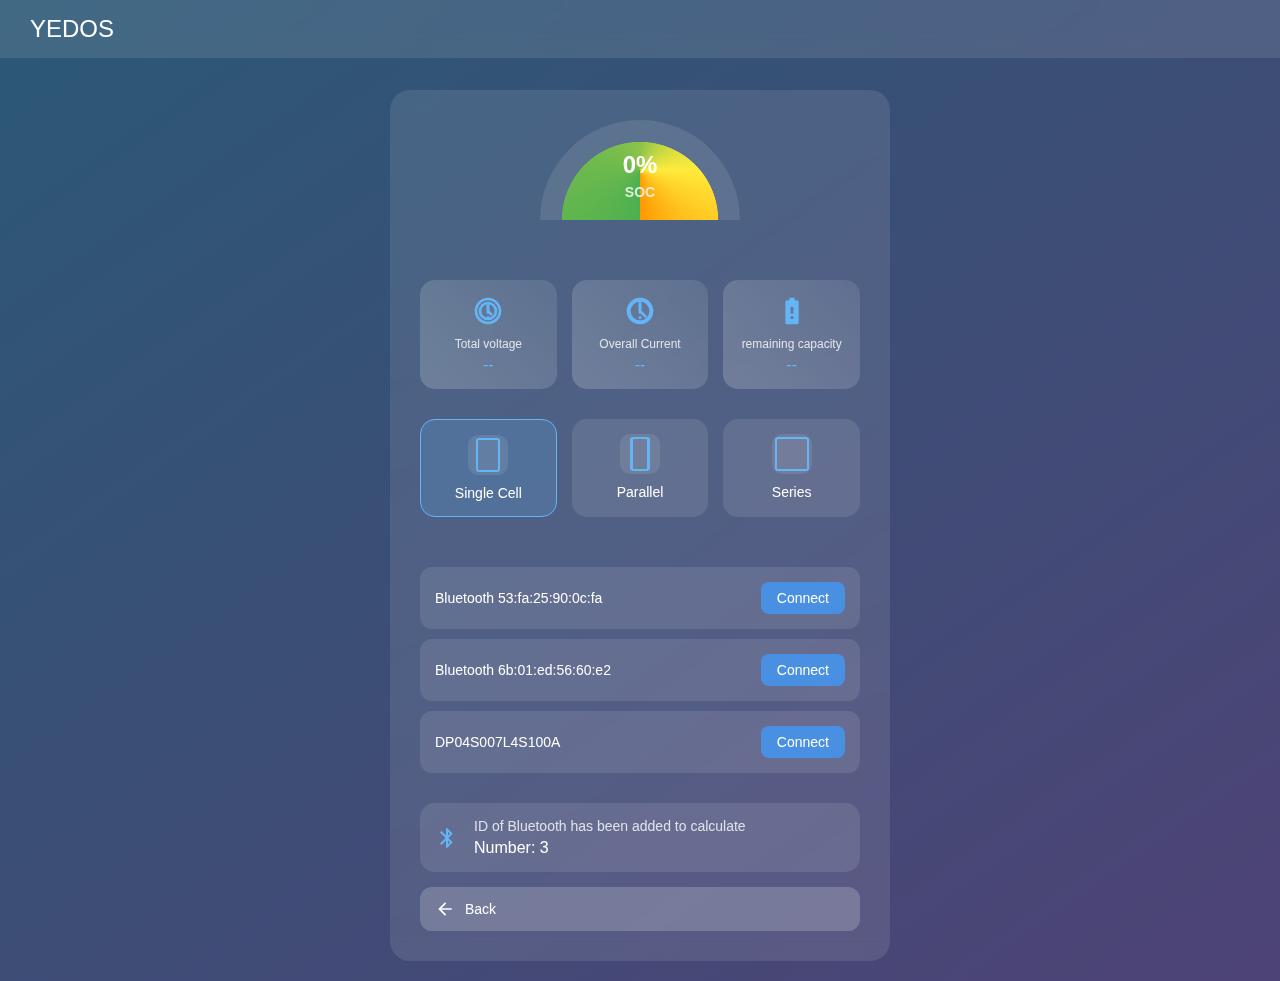
==== bluetooth.html @ 48194f82 "Initial commit: BMS web interface" ====
<!DOCTYPE html>
<html lang="en">
<head>
    <meta charset="UTF-8">
    <meta name="viewport" content="width=device-width, initial-scale=1.0">
    <title>YEDOS - Battery Management System</title>
    <link rel="stylesheet" href="bluetooth.css">
</head>
<body>
    <div class="header">
        <h1>YEDOS</h1>
    </div>
    <div class="container">
        <div class="battery-status">
            <div class="gauge-container">
                <div class="gauge">
                    <div class="gauge-value">
                        <span class="value">0</span>%
                        <div class="battery-type">SOC</div>
                    </div>
                </div>
            </div>

            <div class="stats-container">
                <div class="stat-box">
                    <div class="stat-icon">
                        <svg viewBox="0 0 24 24" fill="none" xmlns="http://www.w3.org/2000/svg">
                            <path d="M12 2C6.48 2 2 6.48 2 12s4.48 10 10 10 10-4.48 10-10S17.52 2 12 2zm0 18c-4.41 0-8-3.59-8-8s3.59-8 8-8 8 3.59 8 8-3.59 8-8 8zm-1-4h2v2h-2v-2zm0-2h2V7h-2v7z" fill="currentColor"/>
                            <circle cx="12" cy="12" r="6" stroke="currentColor" fill="none" stroke-width="2"/>
                            <path d="M12 8v4l2.5 2.5" stroke="currentColor" stroke-width="2" stroke-linecap="round"/>
                        </svg>
                    </div>
                    <div class="stat-content">
                        <div class="stat-label">Total voltage</div>
                        <div class="stat-value">--</div>
                    </div>
                </div>
                <div class="stat-box">
                    <div class="stat-icon">
                        <svg viewBox="0 0 24 24" fill="none" xmlns="http://www.w3.org/2000/svg">
                            <path d="M12 2C6.48 2 2 6.48 2 12s4.48 10 10 10 10-4.48 10-10S17.52 2 12 2zm0 18c-4.41 0-8-3.59-8-8s3.59-8 8-8 8 3.59 8 8-3.59 8-8 8zm-1-4h2v2h-2v-2zm0-2h2V7h-2v7z" fill="currentColor"/>
                            <path d="M12 6v6l4 4" stroke="currentColor" stroke-width="2" stroke-linecap="round"/>
                            <circle cx="12" cy="12" r="8" stroke="currentColor" fill="none" stroke-width="2"/>
                        </svg>
                    </div>
                    <div class="stat-content">
                        <div class="stat-label">Overall Current</div>
                        <div class="stat-value">--</div>
                    </div>
                </div>
                <div class="stat-box">
                    <div class="stat-icon">
                        <svg xmlns="http://www.w3.org/2000/svg" viewBox="0 0 24 24" fill="currentColor">
                            <path d="M15.67 4H14V2h-4v2H8.33C7.6 4 7 4.6 7 5.33v15.33C7 21.4 7.6 22 8.33 22h7.33c.74 0 1.34-.6 1.34-1.33V5.33C17 4.6 16.4 4 15.67 4zM13 18h-2v-2h2v2zm0-4h-2V9h2v5z"/>
                        </svg>
                    </div>
                    <div class="stat-content">
                        <div class="stat-label">remaining capacity</div>
                        <div class="stat-value">--</div>
                    </div>
                </div>
            </div>

            <div class="connection-modes">
                <div class="mode-button active">
                    <div class="mode-icon single"></div>
                    <span>Single Cell</span>
                </div>
                <div class="mode-button">
                    <div class="mode-icon parallel"></div>
                    <span>Parallel</span>
                </div>
                <div class="mode-button">
                    <div class="mode-icon series"></div>
                    <span>Series</span>
                </div>
            </div>

            <div class="bluetooth-info">
                <div class="device-cards">
                    <div class="device-card">
                        <div class="device-name">Bluetooth 53:fa:25:90:0c:fa</div>
                        <button class="connect-btn">Connect</button>
                    </div>
                    <div class="device-card">
                        <div class="device-name">Bluetooth 6b:01:ed:56:60:e2</div>
                        <button class="connect-btn">Connect</button>
                    </div>
                    <div class="device-card">
                        <div class="device-name">DP04S007L4S100A</div>
                        <button class="connect-btn">Connect</button>
                    </div>
                </div>
                <div class="info-box">
                    <div class="info-icon">
                        <svg xmlns="http://www.w3.org/2000/svg" viewBox="0 0 24 24" fill="currentColor">
                            <path d="M17.71 7.71L12 2h-1v7.59L6.41 5 5 6.41 10.59 12 5 17.59 6.41 19 11 14.41V22h1l5.71-5.71-4.3-4.29 4.3-4.29zM13 5.83l1.88 1.88L13 9.59V5.83zm1.88 10.46L13 18.17v-3.76l1.88 1.88z"/>
                        </svg>
                    </div>
                    <div class="info-content">
                        <div class="info-label">ID of Bluetooth has been added to calculate</div>
                        <div class="info-value">Number: <span id="deviceCount">3</span></div>
                    </div>
                </div>
                <a href="dashboard.html" class="back-button">
                    <div class="icon">
                        <svg xmlns="http://www.w3.org/2000/svg" viewBox="0 0 24 24" fill="currentColor">
                            <path d="M20 11H7.83l5.59-5.59L12 4l-8 8 8 8 1.41-1.41L7.83 13H20v-2z"/>
                        </svg>
                    </div>
                    <span>Back</span>
                </a>
            </div>
        </div>
    </div>
    <script src="bluetooth.js"></script>
</body>
</html>
---- bluetooth.css ----
* {
    margin: 0;
    padding: 0;
    box-sizing: border-box;
    font-family: 'Segoe UI', Tahoma, Geneva, Verdana, sans-serif;
}

body {
    min-height: 100vh;
    background: linear-gradient(145deg, #2b5876 0%, #4e4376 100%);
    display: flex;
    flex-direction: column;
    padding: 90px 20px 20px;
    color: white;
}

.header {
    position: fixed;
    top: 0;
    left: 0;
    right: 0;
    background: rgba(255, 255, 255, 0.1);
    backdrop-filter: blur(10px);
    padding: 15px 30px;
    z-index: 1000;
}

.header h1 {
    color: white;
    margin: 0;
    font-size: 24px;
    font-weight: 500;
}

.container {
    width: 100%;
    max-width: 500px;
    margin: 0 auto;
    background: rgba(255, 255, 255, 0.1);
    backdrop-filter: blur(10px);
    border-radius: 20px;
    padding: 30px;
}

.battery-status {
    display: flex;
    flex-direction: column;
    gap: 30px;
}

.gauge-container {
    position: relative;
    width: 100%;
    padding-bottom: 30px;
}

.gauge {
    width: 200px;
    height: 100px;
    margin: 0 auto;
    position: relative;
    border-radius: 100px 100px 0 0;
    background: rgba(255, 255, 255, 0.1);
    overflow: hidden;
}

.gauge::before {
    content: '';
    position: absolute;
    top: 0;
    left: 0;
    width: 100%;
    height: 100%;
    background: conic-gradient(from 180deg, #4CAF50 0%, #8BC34A 50%, #FFEB3B 75%, #FF9800 100%);
    mask: radial-gradient(at 50% 100%, white 55%, transparent 55.5%);
    -webkit-mask: radial-gradient(at 50% 100%, white 55%, transparent 55.5%);
}

.gauge-value {
    position: absolute;
    bottom: 0;
    left: 50%;
    transform: translateX(-50%);
    text-align: center;
    font-size: 24px;
    font-weight: bold;
    padding: 20px;
}

.battery-type {
    font-size: 14px;
    opacity: 0.8;
    margin-top: 5px;
}

.stats-container {
    display: grid;
    grid-template-columns: repeat(3, 1fr);
    gap: 15px;
}

.stat-box {
    background: rgba(255, 255, 255, 0.1);
    border-radius: 15px;
    padding: 15px;
    display: flex;
    flex-direction: column;
    align-items: center;
    gap: 10px;
    position: relative;
    overflow: hidden;
}

.stat-box::before {
    content: '';
    position: absolute;
    top: 0;
    left: 0;
    width: 100%;
    height: 100%;
    background: linear-gradient(45deg, rgba(255, 255, 255, 0.1) 0%, rgba(255, 255, 255, 0) 100%);
    pointer-events: none;
}

.stat-icon {
    width: 32px;
    height: 32px;
    color: #64b5f6;
    display: flex;
    justify-content: center;
    align-items: center;
    position: relative;
    z-index: 1;
}

.stat-icon svg {
    width: 100%;
    height: 100%;
}

.stat-content {
    text-align: center;
    position: relative;
    z-index: 1;
}

.stat-label {
    font-size: 12px;
    opacity: 0.8;
    margin-bottom: 5px;
    white-space: nowrap;
}

.stat-value {
    font-size: 16px;
    font-weight: 500;
    color: #64b5f6;
}

.connection-modes {
    display: grid;
    grid-template-columns: repeat(3, 1fr);
    gap: 15px;
}

.mode-button {
    background: rgba(255, 255, 255, 0.1);
    border-radius: 15px;
    padding: 15px;
    display: flex;
    flex-direction: column;
    align-items: center;
    gap: 10px;
    cursor: pointer;
    transition: all 0.3s ease;
}

.mode-button:hover {
    background: rgba(255, 255, 255, 0.2);
}

.mode-button.active {
    background: rgba(100, 181, 246, 0.2);
    border: 1px solid #64b5f6;
}

.mode-icon {
    width: 40px;
    height: 40px;
    background: rgba(255, 255, 255, 0.1);
    border-radius: 10px;
    position: relative;
}

.mode-icon.single::before {
    content: '';
    position: absolute;
    top: 50%;
    left: 50%;
    transform: translate(-50%, -50%);
    width: 20px;
    height: 30px;
    border: 2px solid #64b5f6;
    border-radius: 3px;
}

.mode-icon.parallel::before,
.mode-icon.parallel::after {
    content: '';
    position: absolute;
    top: 50%;
    transform: translateY(-50%);
    width: 15px;
    height: 30px;
    border: 2px solid #64b5f6;
    border-radius: 3px;
}

.mode-icon.parallel::before {
    left: 25%;
}

.mode-icon.parallel::after {
    right: 25%;
}

.mode-icon.series::before {
    content: '';
    position: absolute;
    top: 50%;
    left: 50%;
    transform: translate(-50%, -50%);
    width: 30px;
    height: 30px;
    border: 2px solid #64b5f6;
    border-radius: 3px;
}

.mode-button span {
    font-size: 14px;
    text-align: center;
}

.bluetooth-info {
    margin-top: 20px;
    display: flex;
    flex-direction: column;
    gap: 15px;
}

.info-box {
    background: rgba(255, 255, 255, 0.1);
    border-radius: 15px;
    padding: 15px;
    display: flex;
    align-items: center;
    gap: 15px;
}

.info-icon {
    width: 24px;
    height: 24px;
    color: #64b5f6;
}

.info-content {
    flex: 1;
}

.info-label {
    font-size: 14px;
    opacity: 0.8;
    margin-bottom: 5px;
}

.info-value {
    font-size: 16px;
    font-weight: 500;
}

.back-button {
    display: flex;
    align-items: center;
    gap: 10px;
    background: rgba(255, 255, 255, 0.1);
    backdrop-filter: blur(10px);
    padding: 12px 15px;
    border-radius: 12px;
    color: white;
    text-decoration: none;
    transition: all 0.3s ease;
}

.back-button:hover {
    background: rgba(255, 255, 255, 0.2);
}

.back-button .icon {
    width: 20px;
    height: 20px;
    display: flex;
    align-items: center;
    justify-content: center;
}

.back-button .icon svg {
    width: 100%;
    height: 100%;
    fill: currentColor;
}

.back-button span {
    font-size: 14px;
    font-weight: 500;
}

.device-cards {
    display: flex;
    flex-direction: column;
    gap: 10px;
    margin-bottom: 15px;
}

.device-card {
    background: rgba(255, 255, 255, 0.1);
    border-radius: 12px;
    padding: 15px;
    display: flex;
    justify-content: space-between;
    align-items: center;
    gap: 15px;
}

.device-name {
    font-size: 14px;
    color: white;
    flex: 1;
}

.connect-btn {
    background: #4a90e2;
    color: white;
    border: none;
    padding: 8px 16px;
    border-radius: 8px;
    font-size: 14px;
    cursor: pointer;
    transition: all 0.3s ease;
}

.connect-btn:hover {
    background: #357abd;
    transform: translateY(-1px);
}
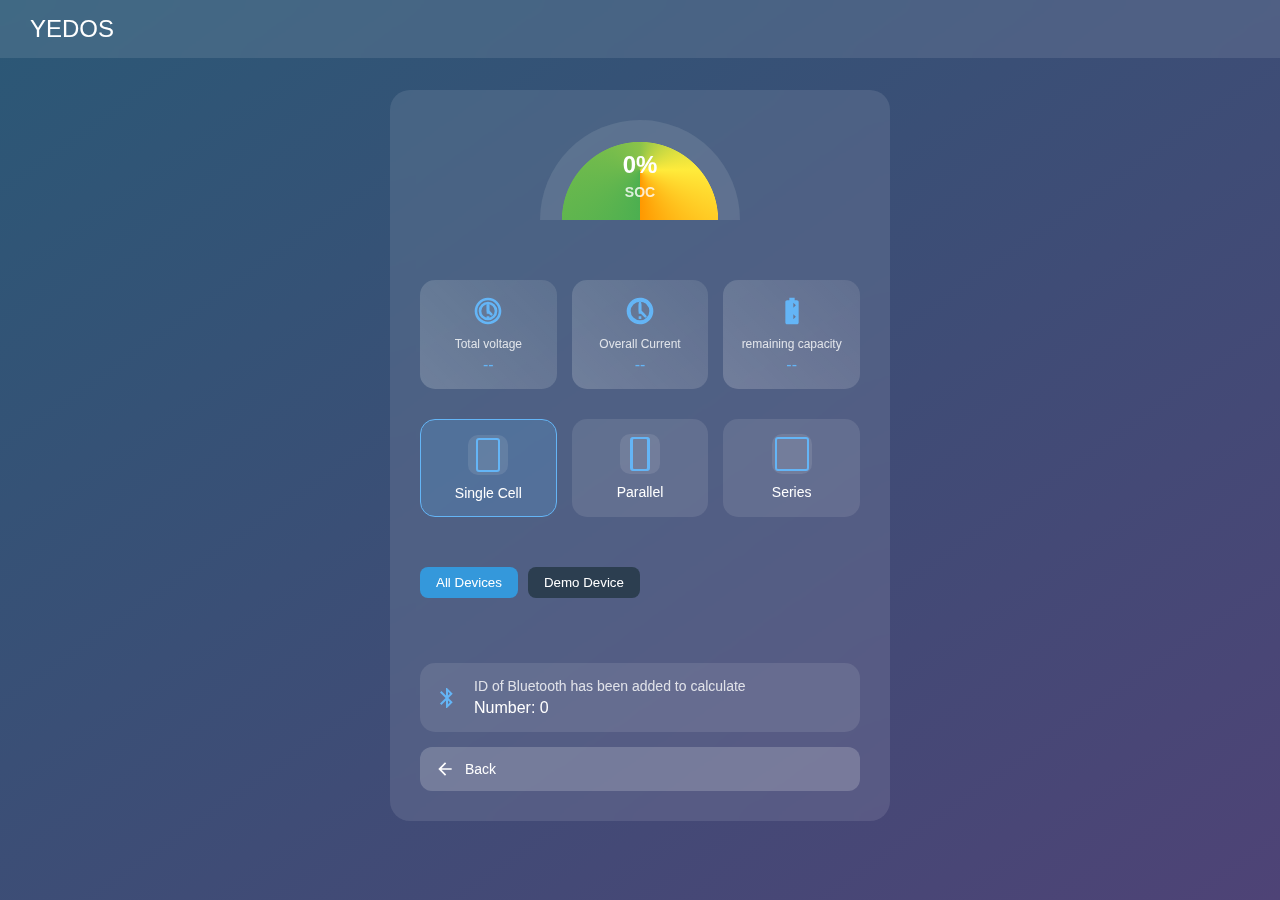
==== commit 84c817c1: "Update: Bluetooth page filtering and demo device functionality" ====
--- a/bluetooth.html
+++ b/bluetooth.html
@@ -51,7 +51,7 @@
                 <div class="stat-box">
                     <div class="stat-icon">
                         <svg xmlns="http://www.w3.org/2000/svg" viewBox="0 0 24 24" fill="currentColor">
-                            <path d="M15.67 4H14V2h-4v2H8.33C7.6 4 7 4.6 7 5.33v15.33C7 21.4 7.6 22 8.33 22h7.33c.74 0 1.34-.6 1.34-1.33V5.33C17 4.6 16.4 4 15.67 4zM13 18h-2v-2h2v2zm0-4h-2V9h2v5z"/>
+                            <path d="M15.67 4H14V2h-4v2H8.33C7.6 4 7 4.6 7 5.33v15.33C7 21.4 7.6 22 8.33 22h7.33c.74 0 1.34-.6 1.34-1.33V5.33C17 4.6 16.4 4 15.67 4zM13 5.83l1.88 1.88L13 9.59V5.83zm1.88 10.46L13 18.17v-3.76l1.88 1.88z"/>
                         </svg>
                     </div>
                     <div class="stat-content">
@@ -77,17 +77,13 @@
             </div>
 
             <div class="bluetooth-info">
+                <div class="device-filter">
+                    <button class="filter-btn active" data-filter="all">All Devices</button>
+                    <button class="filter-btn" data-filter="demo">Demo Device</button>
+                </div>
                 <div class="device-cards">
-                    <div class="device-card">
-                        <div class="device-name">Bluetooth 53:fa:25:90:0c:fa</div>
-                        <button class="connect-btn">Connect</button>
-                    </div>
-                    <div class="device-card">
-                        <div class="device-name">Bluetooth 6b:01:ed:56:60:e2</div>
-                        <button class="connect-btn">Connect</button>
-                    </div>
-                    <div class="device-card">
-                        <div class="device-name">DP04S007L4S100A</div>
+                    <div class="device-card" data-type="demo" style="display: none;">
+                        <div class="device-name">Demo Device</div>
                         <button class="connect-btn">Connect</button>
                     </div>
                 </div>
@@ -99,7 +95,7 @@
                     </div>
                     <div class="info-content">
                         <div class="info-label">ID of Bluetooth has been added to calculate</div>
-                        <div class="info-value">Number: <span id="deviceCount">3</span></div>
+                        <div class="info-value">Number: <span id="deviceCount">1</span></div>
                     </div>
                 </div>
                 <a href="dashboard.html" class="back-button">
--- a/bluetooth.css
+++ b/bluetooth.css
@@ -352,3 +352,27 @@
     background: #357abd;
     transform: translateY(-1px);
 }
+
+.device-filter {
+    display: flex;
+    gap: 10px;
+    margin-bottom: 20px;
+}
+
+.filter-btn {
+    padding: 8px 16px;
+    border: none;
+    border-radius: 8px;
+    background: #2c3e50;
+    color: white;
+    cursor: pointer;
+    transition: all 0.3s ease;
+}
+
+.filter-btn:hover {
+    background: #34495e;
+}
+
+.filter-btn.active {
+    background: #3498db;
+}
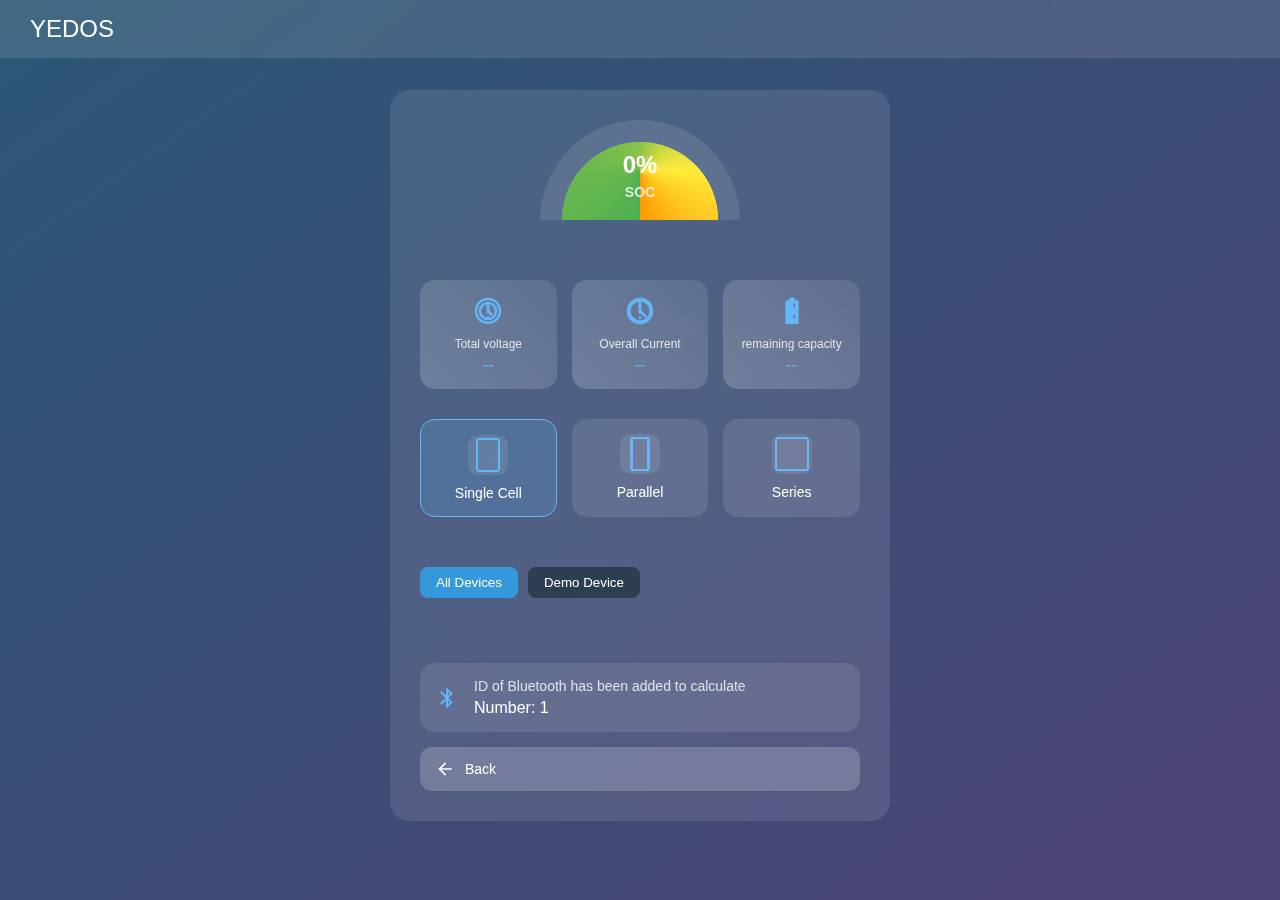
==== commit b29bc9ae: "Demo Device butonu ve yönlendirme işlevselliği düzeltildi" ====
--- a/bluetooth.html
+++ b/bluetooth.html
@@ -83,7 +83,7 @@
                 </div>
                 <div class="device-cards">
                     <div class="device-card" data-type="demo" style="display: none;">
-                        <div class="device-name">Demo Device</div>
+                        <div class="device-name">Demo BMS</div>
                         <button class="connect-btn">Connect</button>
                     </div>
                 </div>
@@ -109,6 +109,6 @@
             </div>
         </div>
     </div>
-    <script src="bluetooth.js"></script>
+    <script src="bluetooth.js" type="module"></script>
 </body>
 </html>
--- a/bluetooth.css
+++ b/bluetooth.css
@@ -331,6 +331,14 @@
     gap: 15px;
 }
 
+.device-card[data-type="demo"] {
+    display: none;  /* Varsayılan olarak gizli */
+}
+
+.device-card[data-type="demo"].show {
+    display: flex;  /* JavaScript ile .show class'ı eklendiğinde görünür */
+}
+
 .device-name {
     font-size: 14px;
     color: white;
